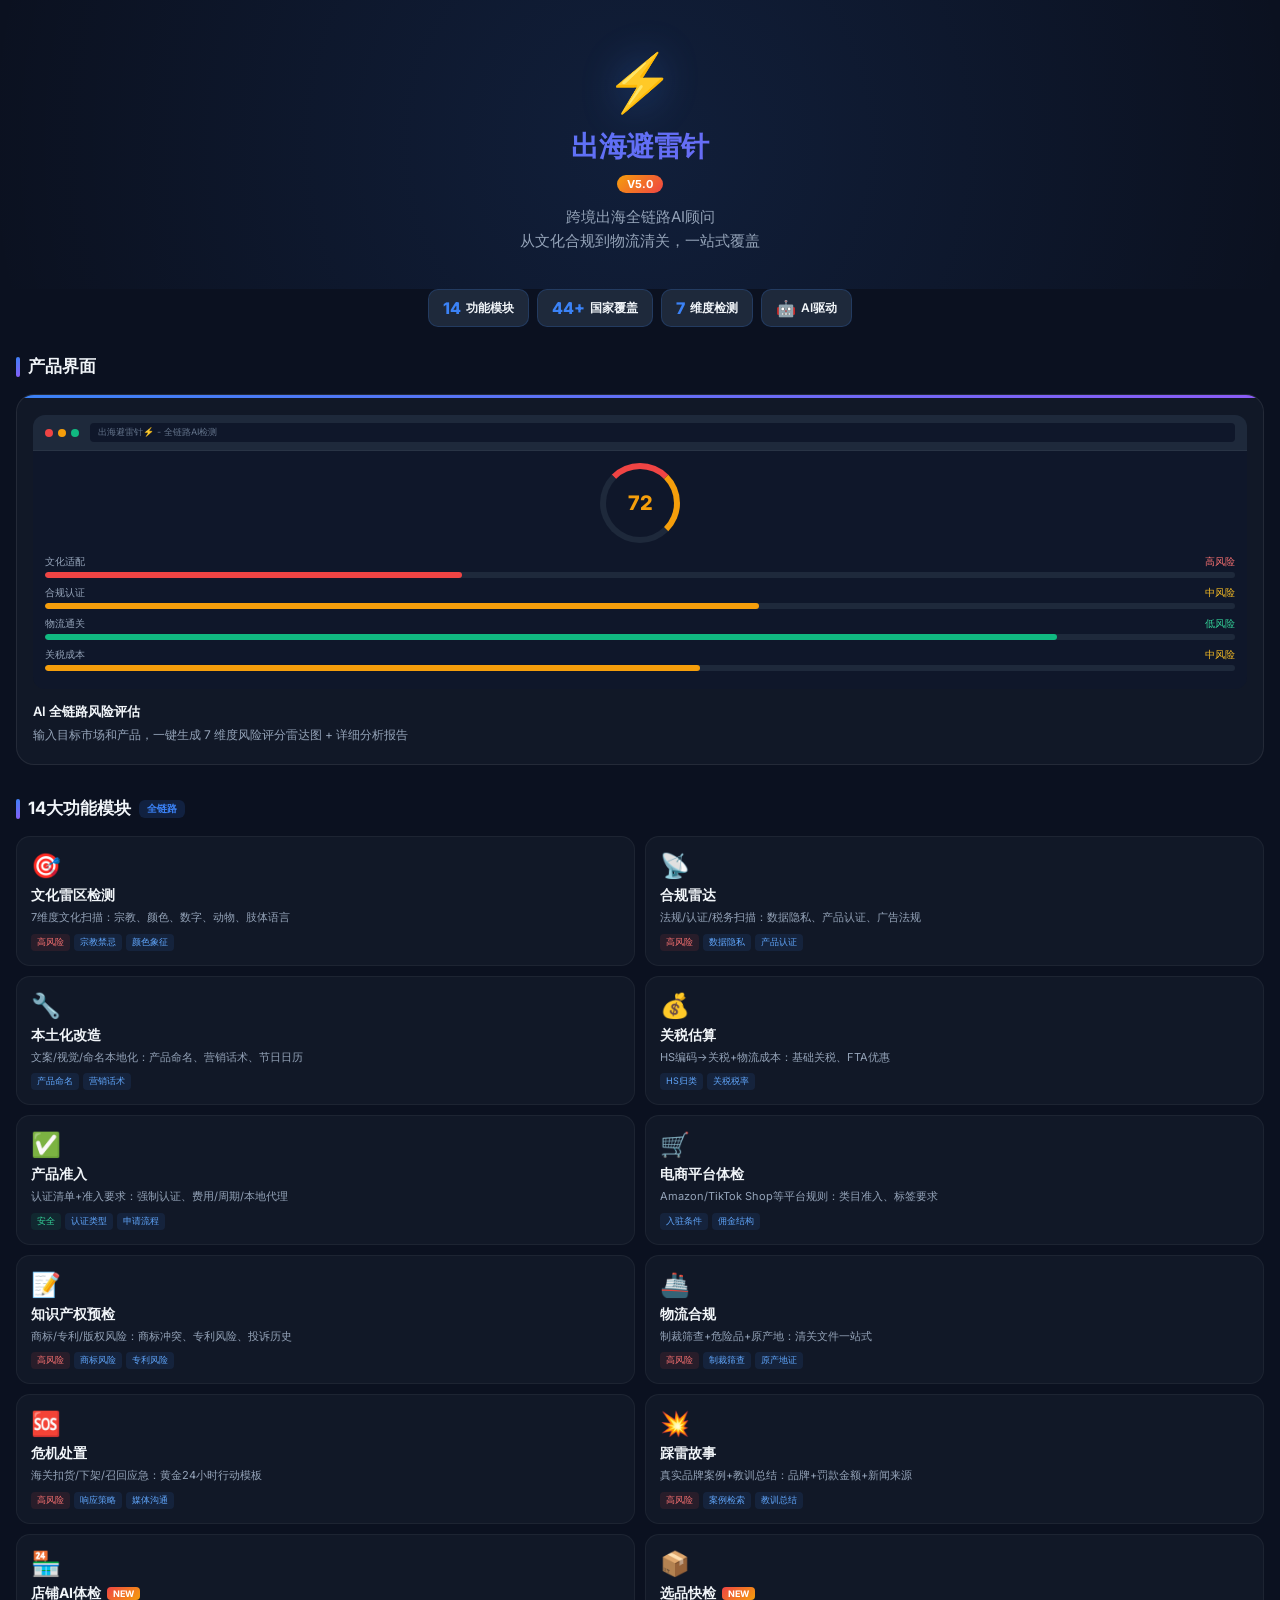
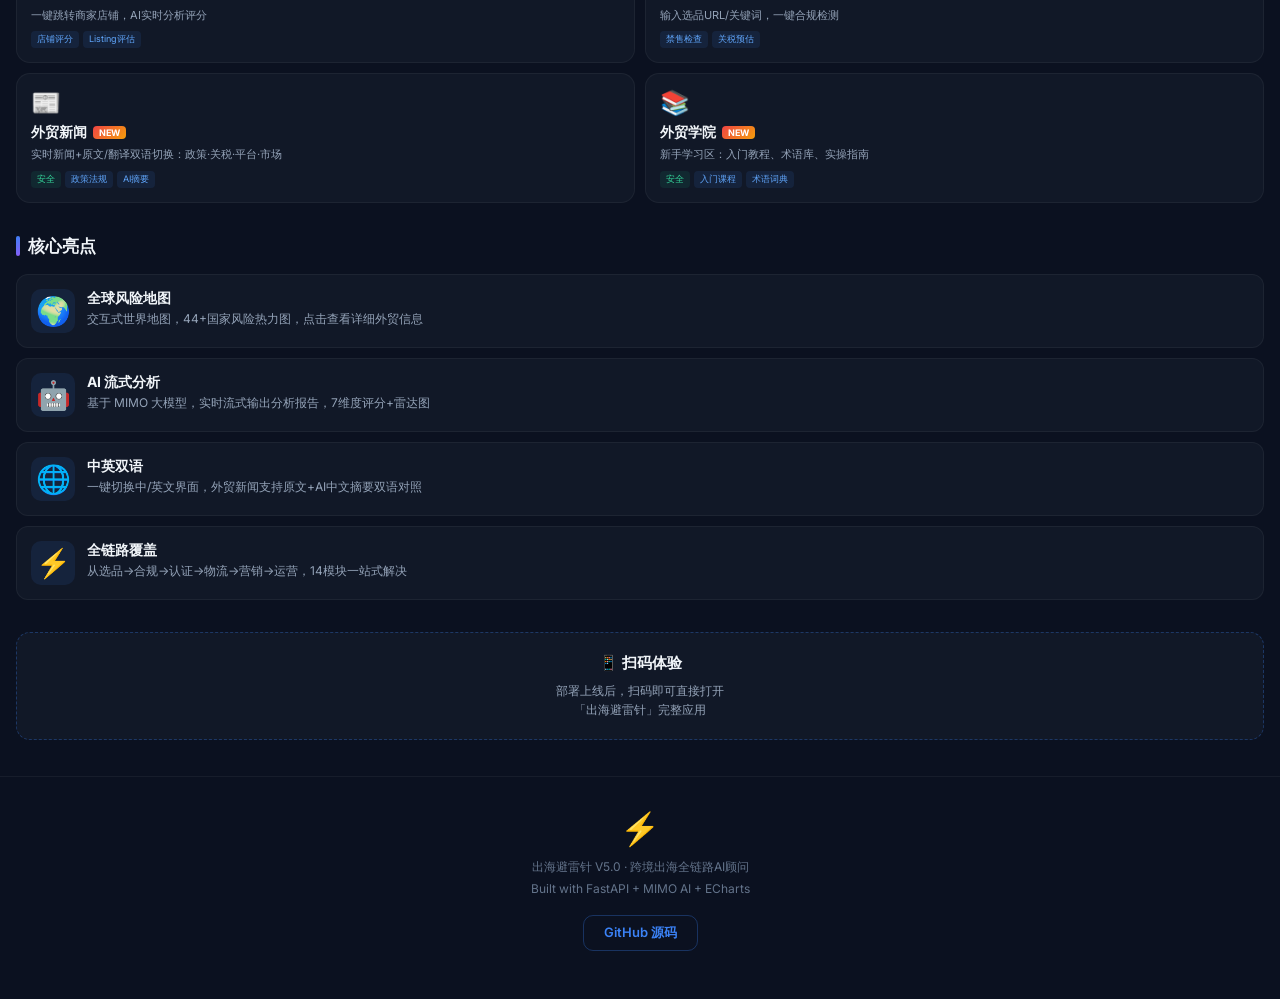
==== docs/index.html @ 574df09b "feat: add project introduction page for QR code deployment 精美项目介绍页（docs/index.html），包含： - 产品Logo、版本号" ====
<!DOCTYPE html>
<html lang="zh-CN">
<head>
    <meta charset="UTF-8">
    <meta name="viewport" content="width=device-width, initial-scale=1.0, maximum-scale=1.0, user-scalable=no">
    <title>出海避雷针⚡ - 跨境出海全链路AI顾问</title>
    <style>
        @import url('https://fonts.googleapis.com/css2?family=Inter:wght@400;500;600;700;800&display=swap');
        
        * { margin: 0; padding: 0; box-sizing: border-box; }
        
        :root {
            --primary: #3B82F6;
            --primary-dark: #1D4ED8;
            --accent: #F59E0B;
            --danger: #EF4444;
            --success: #10B981;
            --bg-dark: #0B1120;
            --bg-card: #111827;
            --bg-card2: #1E293B;
            --text: #F1F5F9;
            --text-dim: #94A3B8;
            --text-muted: #64748B;
            --gradient-1: linear-gradient(135deg, #3B82F6, #8B5CF6);
            --gradient-2: linear-gradient(135deg, #F59E0B, #EF4444);
            --gradient-3: linear-gradient(135deg, #10B981, #3B82F6);
        }
        
        body {
            font-family: 'Inter', -apple-system, BlinkMacSystemFont, 'PingFang SC', 'Microsoft YaHei', sans-serif;
            background: var(--bg-dark);
            color: var(--text);
            min-height: 100vh;
            overflow-x: hidden;
        }
        
        /* ===== Hero Section ===== */
        .hero {
            position: relative;
            padding: 48px 20px 36px;
            text-align: center;
            overflow: hidden;
        }
        .hero::before {
            content: '';
            position: absolute;
            top: -50%;
            left: -50%;
            width: 200%;
            height: 200%;
            background: radial-gradient(circle at 50% 50%, rgba(59,130,246,0.12) 0%, transparent 50%);
            animation: pulse 8s ease-in-out infinite;
        }
        @keyframes pulse {
            0%, 100% { transform: scale(1); opacity: 0.5; }
            50% { transform: scale(1.1); opacity: 1; }
        }
        .hero-content { position: relative; z-index: 1; }
        .hero-logo {
            font-size: 56px;
            display: block;
            margin-bottom: 12px;
            filter: drop-shadow(0 0 20px rgba(59,130,246,0.4));
        }
        .hero-title {
            font-size: 28px;
            font-weight: 800;
            background: var(--gradient-1);
            -webkit-background-clip: text;
            -webkit-text-fill-color: transparent;
            background-clip: text;
            margin-bottom: 6px;
            letter-spacing: -0.5px;
        }
        .hero-version {
            display: inline-block;
            background: var(--gradient-2);
            color: white;
            font-size: 11px;
            font-weight: 700;
            padding: 2px 10px;
            border-radius: 20px;
            margin-bottom: 12px;
        }
        .hero-subtitle {
            font-size: 15px;
            color: var(--text-dim);
            line-height: 1.6;
            max-width: 320px;
            margin: 0 auto;
        }
        
        /* ===== Stats Bar ===== */
        .stats-bar {
            display: flex;
            justify-content: center;
            gap: 8px;
            padding: 0 16px 28px;
            flex-wrap: wrap;
        }
        .stat-chip {
            background: var(--bg-card2);
            border: 1px solid rgba(59,130,246,0.2);
            border-radius: 10px;
            padding: 8px 14px;
            font-size: 12px;
            font-weight: 600;
            display: flex;
            align-items: center;
            gap: 5px;
        }
        .stat-chip .num {
            color: var(--primary);
            font-size: 16px;
            font-weight: 800;
        }
        
        /* ===== Section ===== */
        .section {
            padding: 0 16px 32px;
        }
        .section-header {
            display: flex;
            align-items: center;
            gap: 8px;
            margin-bottom: 16px;
        }
        .section-header .dot {
            width: 4px;
            height: 20px;
            border-radius: 2px;
            background: var(--gradient-1);
        }
        .section-header h2 {
            font-size: 17px;
            font-weight: 700;
        }
        .section-header .badge {
            font-size: 10px;
            background: rgba(59,130,246,0.15);
            color: var(--primary);
            padding: 2px 8px;
            border-radius: 6px;
            font-weight: 600;
        }
        
        /* ===== Module Cards ===== */
        .modules-grid {
            display: grid;
            grid-template-columns: 1fr 1fr;
            gap: 10px;
        }
        .module-card {
            background: var(--bg-card);
            border: 1px solid rgba(255,255,255,0.05);
            border-radius: 14px;
            padding: 14px;
            transition: transform 0.2s, border-color 0.2s;
        }
        .module-card:hover {
            transform: translateY(-2px);
            border-color: rgba(59,130,246,0.3);
        }
        .module-card.full-width {
            grid-column: 1 / -1;
        }
        .module-icon {
            font-size: 24px;
            margin-bottom: 6px;
            display: block;
        }
        .module-name {
            font-size: 14px;
            font-weight: 700;
            margin-bottom: 4px;
            display: flex;
            align-items: center;
            gap: 6px;
        }
        .module-name .new-tag {
            font-size: 9px;
            background: linear-gradient(135deg, #EF4444, #F59E0B);
            color: white;
            padding: 1px 6px;
            border-radius: 4px;
            font-weight: 700;
        }
        .module-desc {
            font-size: 11px;
            color: var(--text-dim);
            line-height: 1.5;
        }
        .module-tags {
            display: flex;
            flex-wrap: wrap;
            gap: 4px;
            margin-top: 8px;
        }
        .module-tags span {
            font-size: 9px;
            background: rgba(59,130,246,0.1);
            color: #60A5FA;
            padding: 2px 6px;
            border-radius: 4px;
        }
        .module-tags span.risk-high {
            background: rgba(239,68,68,0.1);
            color: #F87171;
        }
        .module-tags span.risk-safe {
            background: rgba(16,185,129,0.1);
            color: #34D399;
        }
        
        /* ===== UI Preview ===== */
        .ui-preview {
            background: var(--bg-card);
            border: 1px solid rgba(255,255,255,0.08);
            border-radius: 18px;
            padding: 20px 16px;
            position: relative;
            overflow: hidden;
        }
        .ui-preview::before {
            content: '';
            position: absolute;
            top: 0; left: 0; right: 0;
            height: 3px;
            background: var(--gradient-1);
        }
        .mock-browser {
            background: #0F172A;
            border-radius: 12px;
            overflow: hidden;
            margin-bottom: 14px;
        }
        .mock-browser-bar {
            display: flex;
            align-items: center;
            gap: 5px;
            padding: 8px 12px;
            background: #1E293B;
            border-bottom: 1px solid rgba(255,255,255,0.05);
        }
        .mock-dot {
            width: 8px; height: 8px; border-radius: 50%;
        }
        .mock-dot.r { background: #EF4444; }
        .mock-dot.y { background: #F59E0B; }
        .mock-dot.g { background: #10B981; }
        .mock-url {
            flex: 1;
            background: #0F172A;
            border-radius: 4px;
            padding: 3px 8px;
            font-size: 9px;
            color: var(--text-muted);
            margin-left: 6px;
        }
        .mock-content {
            padding: 12px;
        }
        .mock-score-ring {
            width: 80px; height: 80px;
            border-radius: 50%;
            border: 6px solid var(--bg-card2);
            border-top-color: #EF4444;
            border-right-color: #F59E0B;
            display: flex;
            align-items: center;
            justify-content: center;
            font-size: 20px;
            font-weight: 800;
            color: #F59E0B;
            margin: 0 auto 12px;
        }
        .mock-bar {
            height: 6px;
            border-radius: 3px;
            background: var(--bg-card2);
            margin-bottom: 6px;
            overflow: hidden;
        }
        .mock-bar-fill {
            height: 100%;
            border-radius: 3px;
        }
        .preview-label {
            font-size: 13px;
            font-weight: 600;
            color: var(--text);
            margin-bottom: 4px;
        }
        .preview-desc {
            font-size: 12px;
            color: var(--text-dim);
            line-height: 1.6;
        }
        
        /* ===== Features ===== */
        .feature-list {
            display: flex;
            flex-direction: column;
            gap: 10px;
        }
        .feature-item {
            display: flex;
            align-items: flex-start;
            gap: 12px;
            background: var(--bg-card);
            border: 1px solid rgba(255,255,255,0.05);
            border-radius: 12px;
            padding: 14px;
        }
        .feature-icon {
            font-size: 28px;
            flex-shrink: 0;
            width: 44px;
            height: 44px;
            display: flex;
            align-items: center;
            justify-content: center;
            background: rgba(59,130,246,0.1);
            border-radius: 10px;
        }
        .feature-text h4 {
            font-size: 14px;
            font-weight: 700;
            margin-bottom: 2px;
        }
        .feature-text p {
            font-size: 12px;
            color: var(--text-dim);
            line-height: 1.5;
        }
        
        /* ===== Footer ===== */
        .footer {
            text-align: center;
            padding: 32px 16px 48px;
            border-top: 1px solid rgba(255,255,255,0.05);
        }
        .footer-logo {
            font-size: 32px;
            margin-bottom: 8px;
        }
        .footer-text {
            font-size: 12px;
            color: var(--text-muted);
            line-height: 1.8;
        }
        .footer-links {
            display: flex;
            justify-content: center;
            gap: 16px;
            margin-top: 16px;
        }
        .footer-links a {
            color: var(--primary);
            text-decoration: none;
            font-size: 13px;
            font-weight: 600;
            padding: 8px 20px;
            border: 1px solid rgba(59,130,246,0.3);
            border-radius: 10px;
            transition: all 0.2s;
        }
        .footer-links a:hover {
            background: var(--primary);
            color: white;
        }
        
        /* ===== QR Section ===== */
        .qr-section {
            padding: 0 16px 36px;
        }
        .qr-reminder {
            background: var(--bg-card);
            border: 1px dashed rgba(59,130,246,0.3);
            border-radius: 14px;
            padding: 20px;
            text-align: center;
        }
        .qr-reminder h3 {
            font-size: 15px;
            font-weight: 700;
            margin-bottom: 8px;
        }
        .qr-reminder p {
            font-size: 12px;
            color: var(--text-dim);
            line-height: 1.6;
        }
    </style>
</head>
<body>

<!-- ===== Hero ===== -->
<div class="hero">
    <div class="hero-content">
        <span class="hero-logo">⚡</span>
        <h1 class="hero-title">出海避雷针</h1>
        <span class="hero-version">V5.0</span>
        <p class="hero-subtitle">跨境出海全链路AI顾问<br>从文化合规到物流清关，一站式覆盖</p>
    </div>
</div>

<!-- ===== Stats ===== -->
<div class="stats-bar">
    <div class="stat-chip"><span class="num">14</span>功能模块</div>
    <div class="stat-chip"><span class="num">44+</span>国家覆盖</div>
    <div class="stat-chip"><span class="num">7</span>维度检测</div>
    <div class="stat-chip"><span class="num">🤖</span>AI驱动</div>
</div>

<!-- ===== UI Preview ===== -->
<div class="section">
    <div class="section-header">
        <span class="dot"></span>
        <h2>产品界面</h2>
    </div>
    <div class="ui-preview">
        <div class="mock-browser">
            <div class="mock-browser-bar">
                <span class="mock-dot r"></span>
                <span class="mock-dot y"></span>
                <span class="mock-dot g"></span>
                <span class="mock-url">出海避雷针⚡ - 全链路AI检测</span>
            </div>
            <div class="mock-content">
                <div class="mock-score-ring">72</div>
                <div style="margin-bottom: 8px;">
                    <div style="display:flex;justify-content:space-between;font-size:10px;color:var(--text-dim);margin-bottom:3px;">
                        <span>文化适配</span><span style="color:#F87171;">高风险</span>
                    </div>
                    <div class="mock-bar"><div class="mock-bar-fill" style="width:35%;background:#EF4444;"></div></div>
                </div>
                <div style="margin-bottom: 8px;">
                    <div style="display:flex;justify-content:space-between;font-size:10px;color:var(--text-dim);margin-bottom:3px;">
                        <span>合规认证</span><span style="color:#FBBF24;">中风险</span>
                    </div>
                    <div class="mock-bar"><div class="mock-bar-fill" style="width:60%;background:#F59E0B;"></div></div>
                </div>
                <div style="margin-bottom: 8px;">
                    <div style="display:flex;justify-content:space-between;font-size:10px;color:var(--text-dim);margin-bottom:3px;">
                        <span>物流通关</span><span style="color:#34D399;">低风险</span>
                    </div>
                    <div class="mock-bar"><div class="mock-bar-fill" style="width:85%;background:#10B981;"></div></div>
                </div>
                <div>
                    <div style="display:flex;justify-content:space-between;font-size:10px;color:var(--text-dim);margin-bottom:3px;">
                        <span>关税成本</span><span style="color:#FBBF24;">中风险</span>
                    </div>
                    <div class="mock-bar"><div class="mock-bar-fill" style="width:55%;background:#F59E0B;"></div></div>
                </div>
            </div>
        </div>
        <p class="preview-label">AI 全链路风险评估</p>
        <p class="preview-desc">输入目标市场和产品，一键生成 7 维度风险评分雷达图 + 详细分析报告</p>
    </div>
</div>

<!-- ===== 14 Modules ===== -->
<div class="section">
    <div class="section-header">
        <span class="dot"></span>
        <h2>14大功能模块</h2>
        <span class="badge">全链路</span>
    </div>
    <div class="modules-grid">
        <div class="module-card">
            <span class="module-icon">🎯</span>
            <div class="module-name">文化雷区检测</div>
            <div class="module-desc">7维度文化扫描：宗教、颜色、数字、动物、肢体语言</div>
            <div class="module-tags">
                <span class="risk-high">高风险</span>
                <span>宗教禁忌</span><span>颜色象征</span>
            </div>
        </div>
        <div class="module-card">
            <span class="module-icon">📡</span>
            <div class="module-name">合规雷达</div>
            <div class="module-desc">法规/认证/税务扫描：数据隐私、产品认证、广告法规</div>
            <div class="module-tags">
                <span class="risk-high">高风险</span>
                <span>数据隐私</span><span>产品认证</span>
            </div>
        </div>
        <div class="module-card">
            <span class="module-icon">🔧</span>
            <div class="module-name">本土化改造</div>
            <div class="module-desc">文案/视觉/命名本地化：产品命名、营销话术、节日日历</div>
            <div class="module-tags">
                <span>产品命名</span><span>营销话术</span>
            </div>
        </div>
        <div class="module-card">
            <span class="module-icon">💰</span>
            <div class="module-name">关税估算</div>
            <div class="module-desc">HS编码→关税+物流成本：基础关税、FTA优惠</div>
            <div class="module-tags">
                <span>HS归类</span><span>关税税率</span>
            </div>
        </div>
        <div class="module-card">
            <span class="module-icon">✅</span>
            <div class="module-name">产品准入</div>
            <div class="module-desc">认证清单+准入要求：强制认证、费用/周期/本地代理</div>
            <div class="module-tags">
                <span class="risk-safe">安全</span>
                <span>认证类型</span><span>申请流程</span>
            </div>
        </div>
        <div class="module-card">
            <span class="module-icon">🛒</span>
            <div class="module-name">电商平台体检</div>
            <div class="module-desc">Amazon/TikTok Shop等平台规则：类目准入、标签要求</div>
            <div class="module-tags">
                <span>入驻条件</span><span>佣金结构</span>
            </div>
        </div>
        <div class="module-card">
            <span class="module-icon">📝</span>
            <div class="module-name">知识产权预检</div>
            <div class="module-desc">商标/专利/版权风险：商标冲突、专利风险、投诉历史</div>
            <div class="module-tags">
                <span class="risk-high">高风险</span>
                <span>商标风险</span><span>专利风险</span>
            </div>
        </div>
        <div class="module-card">
            <span class="module-icon">🚢</span>
            <div class="module-name">物流合规</div>
            <div class="module-desc">制裁筛查+危险品+原产地：清关文件一站式</div>
            <div class="module-tags">
                <span class="risk-high">高风险</span>
                <span>制裁筛查</span><span>原产地证</span>
            </div>
        </div>
        <div class="module-card">
            <span class="module-icon">🆘</span>
            <div class="module-name">危机处置</div>
            <div class="module-desc">海关扣货/下架/召回应急：黄金24小时行动模板</div>
            <div class="module-tags">
                <span class="risk-high">高风险</span>
                <span>响应策略</span><span>媒体沟通</span>
            </div>
        </div>
        <div class="module-card">
            <span class="module-icon">💥</span>
            <div class="module-name">踩雷故事</div>
            <div class="module-desc">真实品牌案例+教训总结：品牌+罚款金额+新闻来源</div>
            <div class="module-tags">
                <span class="risk-high">高风险</span>
                <span>案例检索</span><span>教训总结</span>
            </div>
        </div>
        <div class="module-card">
            <span class="module-icon">🏪</span>
            <div class="module-name">店铺AI体检 <span class="new-tag">NEW</span></div>
            <div class="module-desc">一键跳转商家店铺，AI实时分析评分</div>
            <div class="module-tags">
                <span>店铺评分</span><span>Listing评估</span>
            </div>
        </div>
        <div class="module-card">
            <span class="module-icon">📦</span>
            <div class="module-name">选品快检 <span class="new-tag">NEW</span></div>
            <div class="module-desc">输入选品URL/关键词，一键合规检测</div>
            <div class="module-tags">
                <span>禁售检查</span><span>关税预估</span>
            </div>
        </div>
        <div class="module-card">
            <span class="module-icon">📰</span>
            <div class="module-name">外贸新闻 <span class="new-tag">NEW</span></div>
            <div class="module-desc">实时新闻+原文/翻译双语切换：政策·关税·平台·市场</div>
            <div class="module-tags">
                <span class="risk-safe">安全</span>
                <span>政策法规</span><span>AI摘要</span>
            </div>
        </div>
        <div class="module-card">
            <span class="module-icon">📚</span>
            <div class="module-name">外贸学院 <span class="new-tag">NEW</span></div>
            <div class="module-desc">新手学习区：入门教程、术语库、实操指南</div>
            <div class="module-tags">
                <span class="risk-safe">安全</span>
                <span>入门课程</span><span>术语词典</span>
            </div>
        </div>
    </div>
</div>

<!-- ===== Highlights ===== -->
<div class="section">
    <div class="section-header">
        <span class="dot"></span>
        <h2>核心亮点</h2>
    </div>
    <div class="feature-list">
        <div class="feature-item">
            <div class="feature-icon">🌍</div>
            <div class="feature-text">
                <h4>全球风险地图</h4>
                <p>交互式世界地图，44+国家风险热力图，点击查看详细外贸信息</p>
            </div>
        </div>
        <div class="feature-item">
            <div class="feature-icon">🤖</div>
            <div class="feature-text">
                <h4>AI 流式分析</h4>
                <p>基于 MIMO 大模型，实时流式输出分析报告，7维度评分+雷达图</p>
            </div>
        </div>
        <div class="feature-item">
            <div class="feature-icon">🌐</div>
            <div class="feature-text">
                <h4>中英双语</h4>
                <p>一键切换中/英文界面，外贸新闻支持原文+AI中文摘要双语对照</p>
            </div>
        </div>
        <div class="feature-item">
            <div class="feature-icon">⚡</div>
            <div class="feature-text">
                <h4>全链路覆盖</h4>
                <p>从选品→合规→认证→物流→营销→运营，14模块一站式解决</p>
            </div>
        </div>
    </div>
</div>

<!-- ===== QR Section ===== -->
<div class="qr-section">
    <div class="qr-reminder">
        <h3>📱 扫码体验</h3>
        <p>部署上线后，扫码即可直接打开<br>「出海避雷针」完整应用</p>
    </div>
</div>

<!-- ===== Footer ===== -->
<div class="footer">
    <div class="footer-logo">⚡</div>
    <div class="footer-text">
        出海避雷针 V5.0 · 跨境出海全链路AI顾问<br>
        Built with FastAPI + MIMO AI + ECharts
    </div>
    <div class="footer-links">
        <a href="https://github.com/SiriusHong-cloud/chuhaibileizhen--waic" target="_blank">GitHub 源码</a>
    </div>
</div>

</body>
</html>
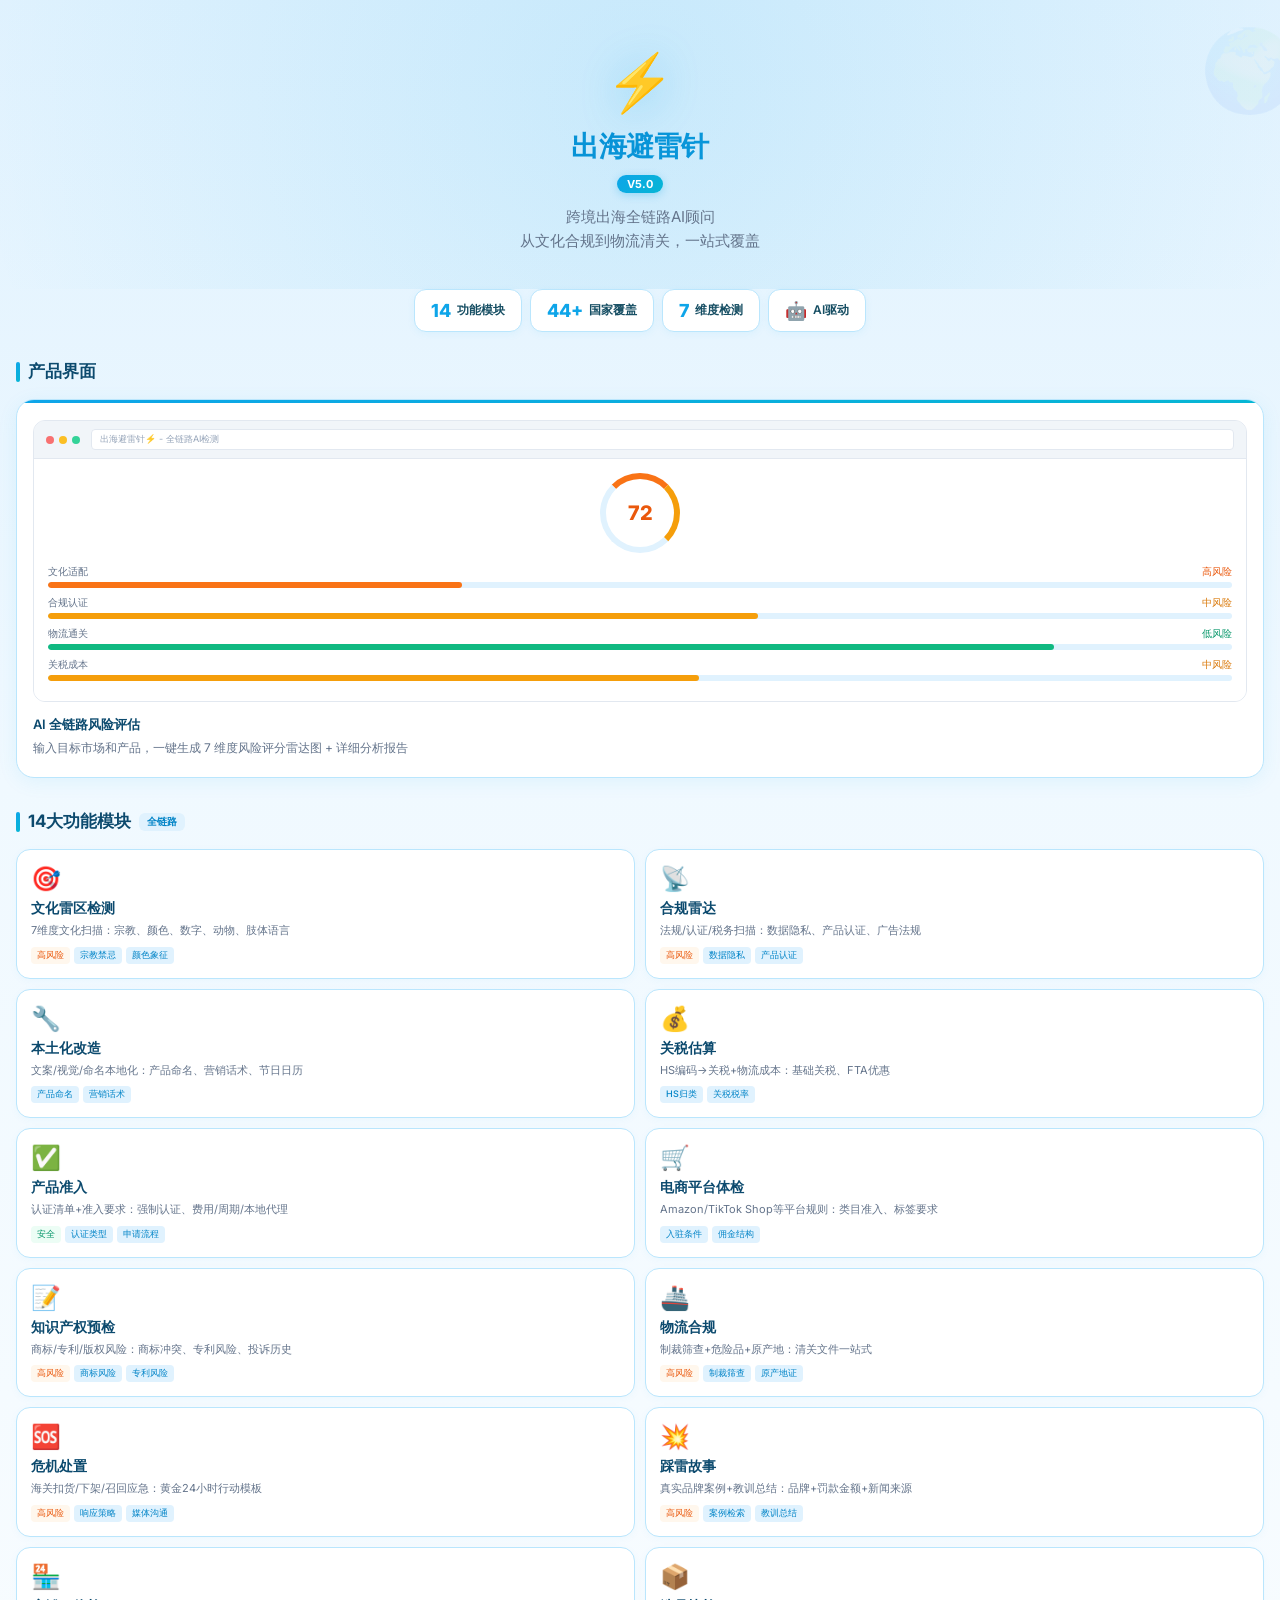
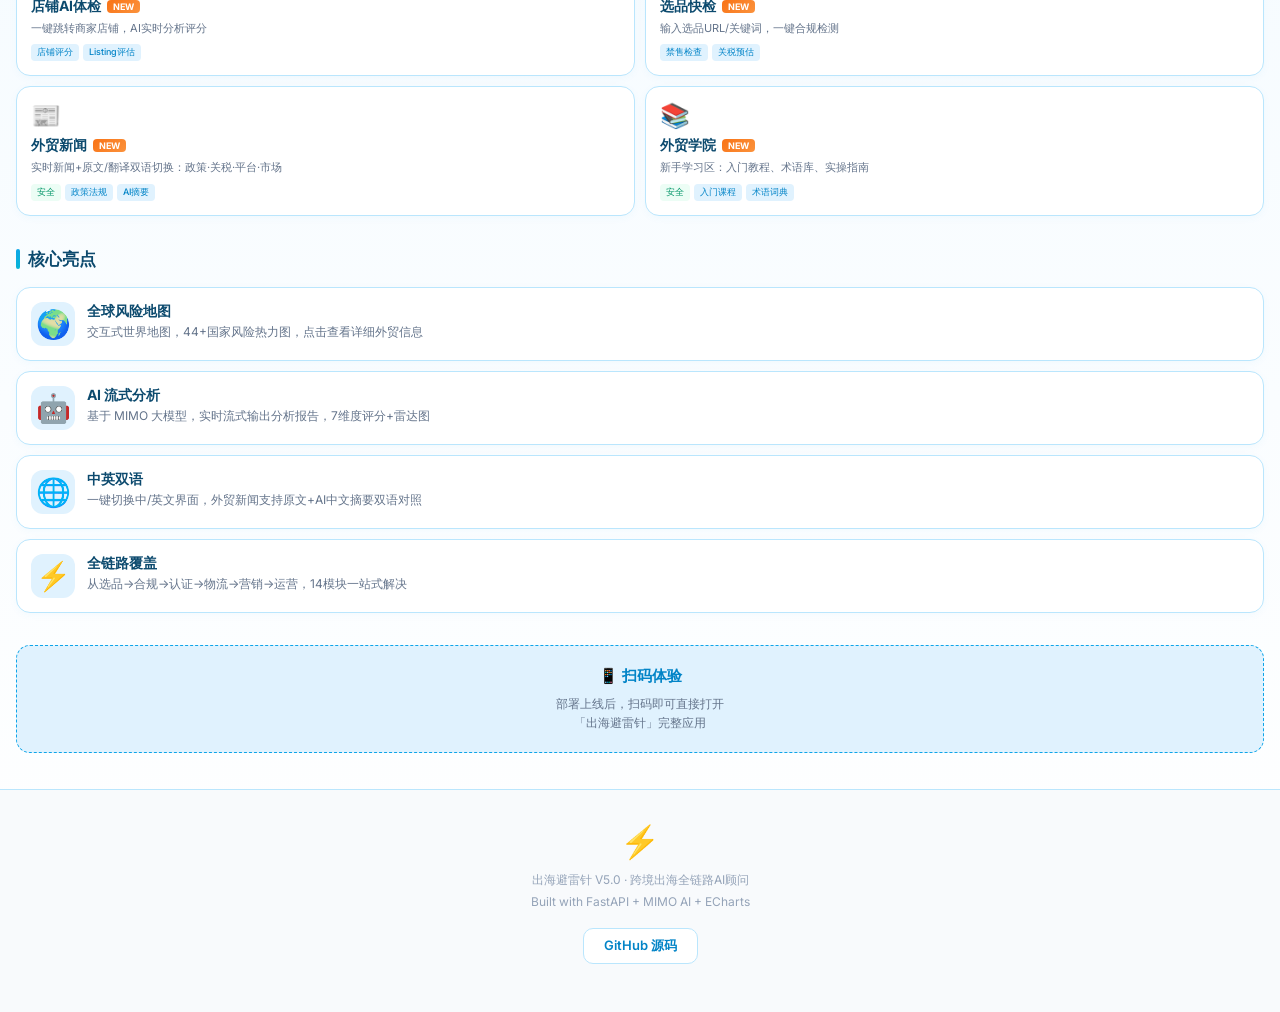
==== commit 4e1f516e: "style: change intro page theme to earth blue (light mode) 将项目介绍页从深色主题改为地球蓝浅色主题： - 背景：天蓝渐变 + 地球装饰 - 主" ====
--- a/docs/index.html
+++ b/docs/index.html
@@ -10,25 +10,31 @@
         * { margin: 0; padding: 0; box-sizing: border-box; }
         
         :root {
-            --primary: #3B82F6;
-            --primary-dark: #1D4ED8;
-            --accent: #F59E0B;
-            --danger: #EF4444;
+            --primary: #0EA5E9;
+            --primary-dark: #0284C7;
+            --accent: #06B6D4;
+            --danger: #F97316;
             --success: #10B981;
-            --bg-dark: #0B1120;
-            --bg-card: #111827;
-            --bg-card2: #1E293B;
-            --text: #F1F5F9;
-            --text-dim: #94A3B8;
-            --text-muted: #64748B;
-            --gradient-1: linear-gradient(135deg, #3B82F6, #8B5CF6);
-            --gradient-2: linear-gradient(135deg, #F59E0B, #EF4444);
-            --gradient-3: linear-gradient(135deg, #10B981, #3B82F6);
+            --warning: #F59E0B;
+            --bg-light: #F0F9FF;
+            --bg-white: #FFFFFF;
+            --bg-card: #FFFFFF;
+            --bg-soft: #E0F2FE;
+            --bg-mute: #F8FAFC;
+            --text: #0C4A6E;
+            --text-main: #164E63;
+            --text-dim: #64748B;
+            --text-muted: #94A3B8;
+            --border: #BAE6FD;
+            --gradient-1: linear-gradient(135deg, #0EA5E9, #06B6D4);
+            --gradient-2: linear-gradient(135deg, #38BDF8, #7DD3FC);
+            --gradient-3: linear-gradient(135deg, #0284C7, #0EA5E9);
+            --gradient-earth: linear-gradient(180deg, #E0F2FE 0%, #F0F9FF 30%, #FFFFFF 100%);
         }
         
         body {
             font-family: 'Inter', -apple-system, BlinkMacSystemFont, 'PingFang SC', 'Microsoft YaHei', sans-serif;
-            background: var(--bg-dark);
+            background: var(--gradient-earth);
             color: var(--text);
             min-height: 100vh;
             overflow-x: hidden;
@@ -44,28 +50,41 @@
         .hero::before {
             content: '';
             position: absolute;
-            top: -50%;
+            top: -30%;
             left: -50%;
             width: 200%;
             height: 200%;
-            background: radial-gradient(circle at 50% 50%, rgba(59,130,246,0.12) 0%, transparent 50%);
+            background: radial-gradient(circle at 50% 30%, rgba(14,165,233,0.12) 0%, transparent 50%);
             animation: pulse 8s ease-in-out infinite;
         }
+        .hero::after {
+            content: '🌍';
+            position: absolute;
+            top: 20px;
+            right: -20px;
+            font-size: 80px;
+            opacity: 0.06;
+            animation: float 6s ease-in-out infinite;
+        }
         @keyframes pulse {
-            0%, 100% { transform: scale(1); opacity: 0.5; }
+            0%, 100% { transform: scale(1); opacity: 0.8; }
             50% { transform: scale(1.1); opacity: 1; }
+        }
+        @keyframes float {
+            0%, 100% { transform: translateY(0) rotate(0deg); }
+            50% { transform: translateY(-10px) rotate(5deg); }
         }
         .hero-content { position: relative; z-index: 1; }
         .hero-logo {
             font-size: 56px;
             display: block;
             margin-bottom: 12px;
-            filter: drop-shadow(0 0 20px rgba(59,130,246,0.4));
+            filter: drop-shadow(0 4px 20px rgba(14,165,233,0.3));
         }
         .hero-title {
             font-size: 28px;
             font-weight: 800;
-            background: var(--gradient-1);
+            background: var(--gradient-3);
             -webkit-background-clip: text;
             -webkit-text-fill-color: transparent;
             background-clip: text;
@@ -74,13 +93,14 @@
         }
         .hero-version {
             display: inline-block;
-            background: var(--gradient-2);
+            background: var(--gradient-1);
             color: white;
             font-size: 11px;
             font-weight: 700;
             padding: 2px 10px;
             border-radius: 20px;
             margin-bottom: 12px;
+            box-shadow: 0 2px 8px rgba(14,165,233,0.3);
         }
         .hero-subtitle {
             font-size: 15px;
@@ -99,19 +119,21 @@
             flex-wrap: wrap;
         }
         .stat-chip {
-            background: var(--bg-card2);
-            border: 1px solid rgba(59,130,246,0.2);
-            border-radius: 10px;
-            padding: 8px 14px;
+            background: var(--bg-white);
+            border: 1px solid var(--border);
+            border-radius: 12px;
+            padding: 10px 16px;
             font-size: 12px;
             font-weight: 600;
             display: flex;
             align-items: center;
-            gap: 5px;
+            gap: 6px;
+            color: var(--text-main);
+            box-shadow: 0 2px 8px rgba(14,165,233,0.06);
         }
         .stat-chip .num {
             color: var(--primary);
-            font-size: 16px;
+            font-size: 18px;
             font-weight: 800;
         }
         
@@ -134,11 +156,12 @@
         .section-header h2 {
             font-size: 17px;
             font-weight: 700;
+            color: var(--text);
         }
         .section-header .badge {
             font-size: 10px;
-            background: rgba(59,130,246,0.15);
-            color: var(--primary);
+            background: var(--bg-soft);
+            color: var(--primary-dark);
             padding: 2px 8px;
             border-radius: 6px;
             font-weight: 600;
@@ -152,14 +175,15 @@
         }
         .module-card {
             background: var(--bg-card);
-            border: 1px solid rgba(255,255,255,0.05);
+            border: 1px solid var(--border);
             border-radius: 14px;
             padding: 14px;
-            transition: transform 0.2s, border-color 0.2s;
+            transition: transform 0.2s, box-shadow 0.2s;
+            box-shadow: 0 2px 8px rgba(14,165,233,0.04);
         }
         .module-card:hover {
             transform: translateY(-2px);
-            border-color: rgba(59,130,246,0.3);
+            box-shadow: 0 4px 16px rgba(14,165,233,0.12);
         }
         .module-card.full-width {
             grid-column: 1 / -1;
@@ -176,10 +200,11 @@
             display: flex;
             align-items: center;
             gap: 6px;
+            color: var(--text);
         }
         .module-name .new-tag {
             font-size: 9px;
-            background: linear-gradient(135deg, #EF4444, #F59E0B);
+            background: linear-gradient(135deg, #F97316, #FB923C);
             color: white;
             padding: 1px 6px;
             border-radius: 4px;
@@ -198,28 +223,30 @@
         }
         .module-tags span {
             font-size: 9px;
-            background: rgba(59,130,246,0.1);
-            color: #60A5FA;
+            background: var(--bg-soft);
+            color: var(--primary-dark);
             padding: 2px 6px;
             border-radius: 4px;
+            font-weight: 500;
         }
         .module-tags span.risk-high {
-            background: rgba(239,68,68,0.1);
-            color: #F87171;
+            background: #FFF7ED;
+            color: #EA580C;
         }
         .module-tags span.risk-safe {
-            background: rgba(16,185,129,0.1);
-            color: #34D399;
+            background: #ECFDF5;
+            color: #059669;
         }
         
         /* ===== UI Preview ===== */
         .ui-preview {
             background: var(--bg-card);
-            border: 1px solid rgba(255,255,255,0.08);
+            border: 1px solid var(--border);
             border-radius: 18px;
             padding: 20px 16px;
             position: relative;
             overflow: hidden;
+            box-shadow: 0 4px 20px rgba(14,165,233,0.08);
         }
         .ui-preview::before {
             content: '';
@@ -229,7 +256,8 @@
             background: var(--gradient-1);
         }
         .mock-browser {
-            background: #0F172A;
+            background: #F8FAFC;
+            border: 1px solid #E2E8F0;
             border-radius: 12px;
             overflow: hidden;
             margin-bottom: 14px;
@@ -239,45 +267,47 @@
             align-items: center;
             gap: 5px;
             padding: 8px 12px;
-            background: #1E293B;
-            border-bottom: 1px solid rgba(255,255,255,0.05);
+            background: #F1F5F9;
+            border-bottom: 1px solid #E2E8F0;
         }
         .mock-dot {
             width: 8px; height: 8px; border-radius: 50%;
         }
-        .mock-dot.r { background: #EF4444; }
-        .mock-dot.y { background: #F59E0B; }
-        .mock-dot.g { background: #10B981; }
+        .mock-dot.r { background: #F87171; }
+        .mock-dot.y { background: #FBBF24; }
+        .mock-dot.g { background: #34D399; }
         .mock-url {
             flex: 1;
-            background: #0F172A;
+            background: #FFFFFF;
             border-radius: 4px;
             padding: 3px 8px;
             font-size: 9px;
             color: var(--text-muted);
             margin-left: 6px;
+            border: 1px solid #E2E8F0;
         }
         .mock-content {
-            padding: 12px;
+            padding: 14px;
+            background: #FFFFFF;
         }
         .mock-score-ring {
             width: 80px; height: 80px;
             border-radius: 50%;
-            border: 6px solid var(--bg-card2);
-            border-top-color: #EF4444;
+            border: 6px solid #E0F2FE;
+            border-top-color: #F97316;
             border-right-color: #F59E0B;
             display: flex;
             align-items: center;
             justify-content: center;
             font-size: 20px;
             font-weight: 800;
-            color: #F59E0B;
+            color: #EA580C;
             margin: 0 auto 12px;
         }
         .mock-bar {
             height: 6px;
             border-radius: 3px;
-            background: var(--bg-card2);
+            background: #E0F2FE;
             margin-bottom: 6px;
             overflow: hidden;
         }
@@ -308,9 +338,10 @@
             align-items: flex-start;
             gap: 12px;
             background: var(--bg-card);
-            border: 1px solid rgba(255,255,255,0.05);
-            border-radius: 12px;
+            border: 1px solid var(--border);
+            border-radius: 14px;
             padding: 14px;
+            box-shadow: 0 2px 8px rgba(14,165,233,0.04);
         }
         .feature-icon {
             font-size: 28px;
@@ -320,13 +351,14 @@
             display: flex;
             align-items: center;
             justify-content: center;
-            background: rgba(59,130,246,0.1);
-            border-radius: 10px;
+            background: var(--bg-soft);
+            border-radius: 12px;
         }
         .feature-text h4 {
             font-size: 14px;
             font-weight: 700;
             margin-bottom: 2px;
+            color: var(--text);
         }
         .feature-text p {
             font-size: 12px;
@@ -338,7 +370,8 @@
         .footer {
             text-align: center;
             padding: 32px 16px 48px;
-            border-top: 1px solid rgba(255,255,255,0.05);
+            border-top: 1px solid var(--border);
+            background: var(--bg-mute);
         }
         .footer-logo {
             font-size: 32px;
@@ -356,18 +389,20 @@
             margin-top: 16px;
         }
         .footer-links a {
-            color: var(--primary);
+            color: var(--primary-dark);
             text-decoration: none;
             font-size: 13px;
             font-weight: 600;
             padding: 8px 20px;
-            border: 1px solid rgba(59,130,246,0.3);
+            border: 1px solid var(--border);
             border-radius: 10px;
             transition: all 0.2s;
+            background: var(--bg-white);
         }
         .footer-links a:hover {
             background: var(--primary);
             color: white;
+            border-color: var(--primary);
         }
         
         /* ===== QR Section ===== */
@@ -375,8 +410,8 @@
             padding: 0 16px 36px;
         }
         .qr-reminder {
-            background: var(--bg-card);
-            border: 1px dashed rgba(59,130,246,0.3);
+            background: var(--bg-soft);
+            border: 1px dashed var(--primary);
             border-radius: 14px;
             padding: 20px;
             text-align: center;
@@ -385,6 +420,7 @@
             font-size: 15px;
             font-weight: 700;
             margin-bottom: 8px;
+            color: var(--primary-dark);
         }
         .qr-reminder p {
             font-size: 12px;
@@ -431,25 +467,25 @@
                 <div class="mock-score-ring">72</div>
                 <div style="margin-bottom: 8px;">
                     <div style="display:flex;justify-content:space-between;font-size:10px;color:var(--text-dim);margin-bottom:3px;">
-                        <span>文化适配</span><span style="color:#F87171;">高风险</span>
+                        <span>文化适配</span><span style="color:#EA580C;">高风险</span>
                     </div>
-                    <div class="mock-bar"><div class="mock-bar-fill" style="width:35%;background:#EF4444;"></div></div>
+                    <div class="mock-bar"><div class="mock-bar-fill" style="width:35%;background:#F97316;"></div></div>
                 </div>
                 <div style="margin-bottom: 8px;">
                     <div style="display:flex;justify-content:space-between;font-size:10px;color:var(--text-dim);margin-bottom:3px;">
-                        <span>合规认证</span><span style="color:#FBBF24;">中风险</span>
+                        <span>合规认证</span><span style="color:#D97706;">中风险</span>
                     </div>
                     <div class="mock-bar"><div class="mock-bar-fill" style="width:60%;background:#F59E0B;"></div></div>
                 </div>
                 <div style="margin-bottom: 8px;">
                     <div style="display:flex;justify-content:space-between;font-size:10px;color:var(--text-dim);margin-bottom:3px;">
-                        <span>物流通关</span><span style="color:#34D399;">低风险</span>
+                        <span>物流通关</span><span style="color:#059669;">低风险</span>
                     </div>
                     <div class="mock-bar"><div class="mock-bar-fill" style="width:85%;background:#10B981;"></div></div>
                 </div>
                 <div>
                     <div style="display:flex;justify-content:space-between;font-size:10px;color:var(--text-dim);margin-bottom:3px;">
-                        <span>关税成本</span><span style="color:#FBBF24;">中风险</span>
+                        <span>关税成本</span><span style="color:#D97706;">中风险</span>
                     </div>
                     <div class="mock-bar"><div class="mock-bar-fill" style="width:55%;background:#F59E0B;"></div></div>
                 </div>
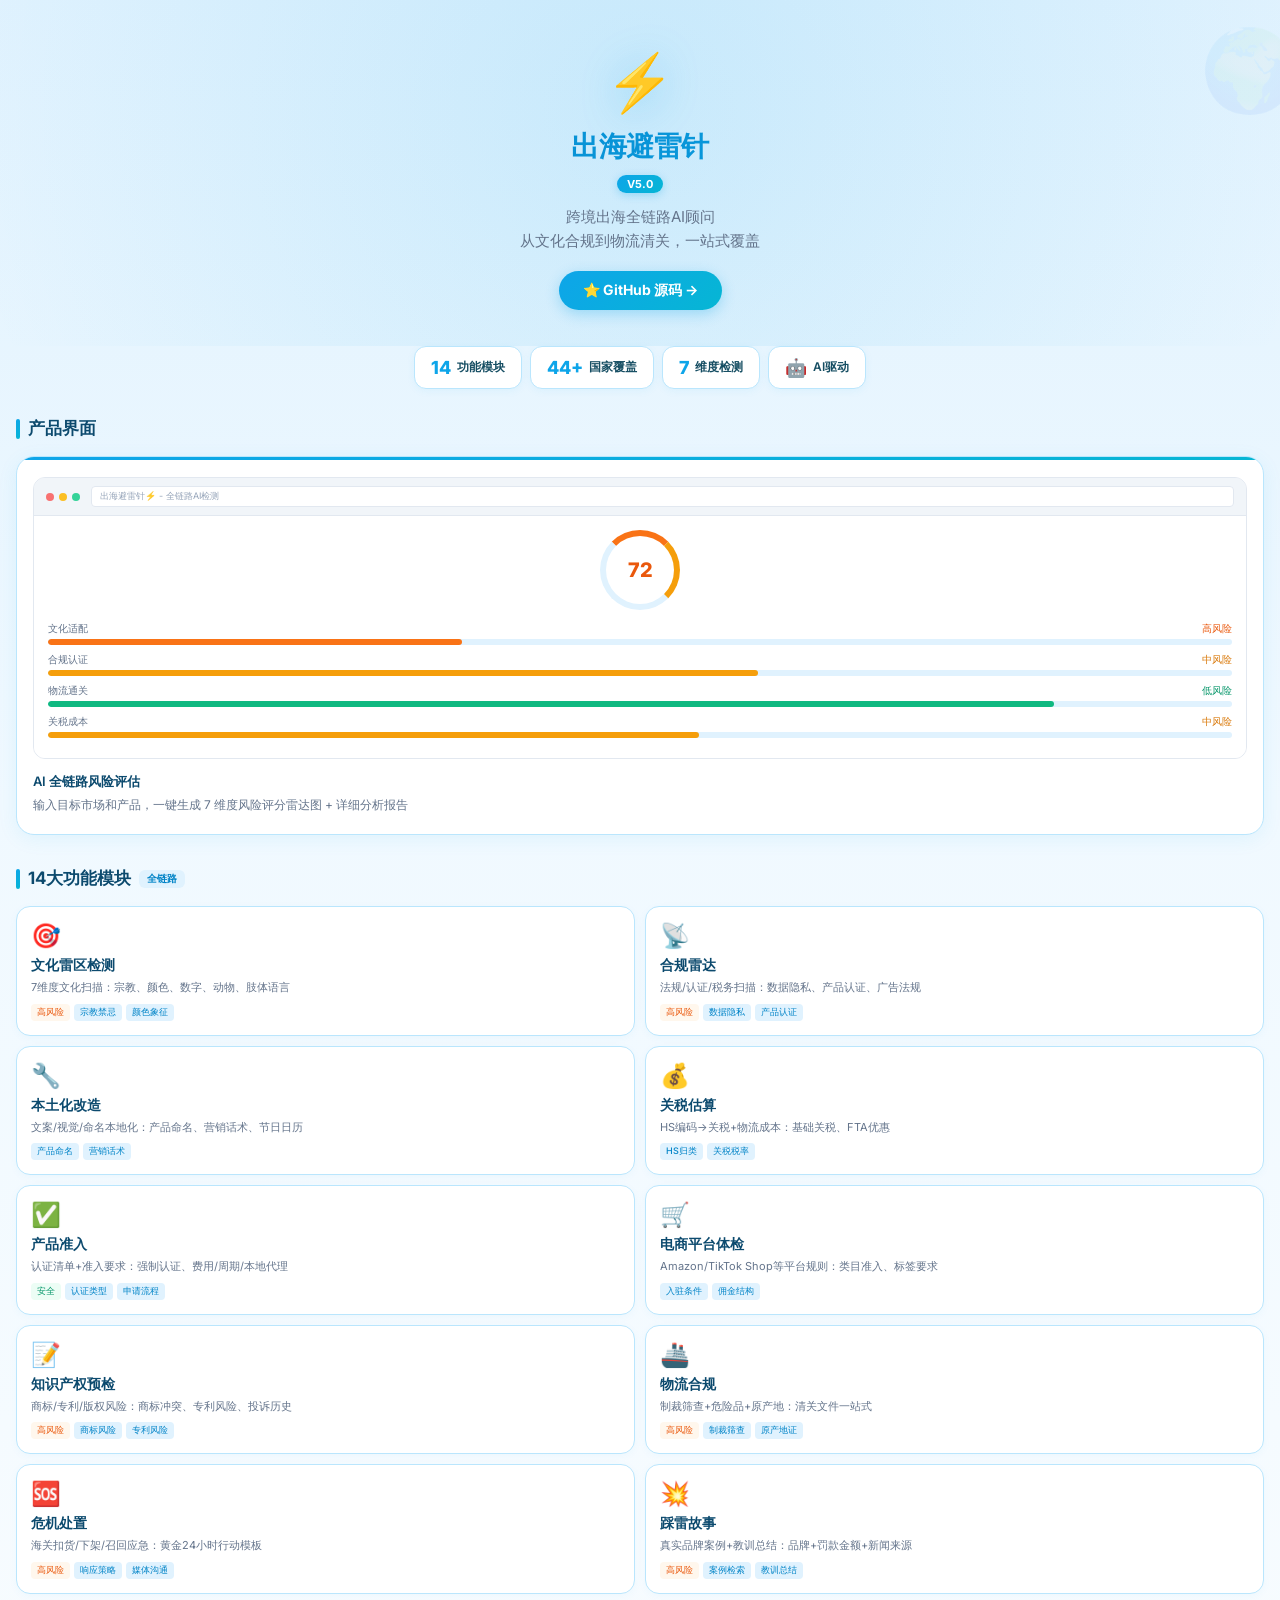
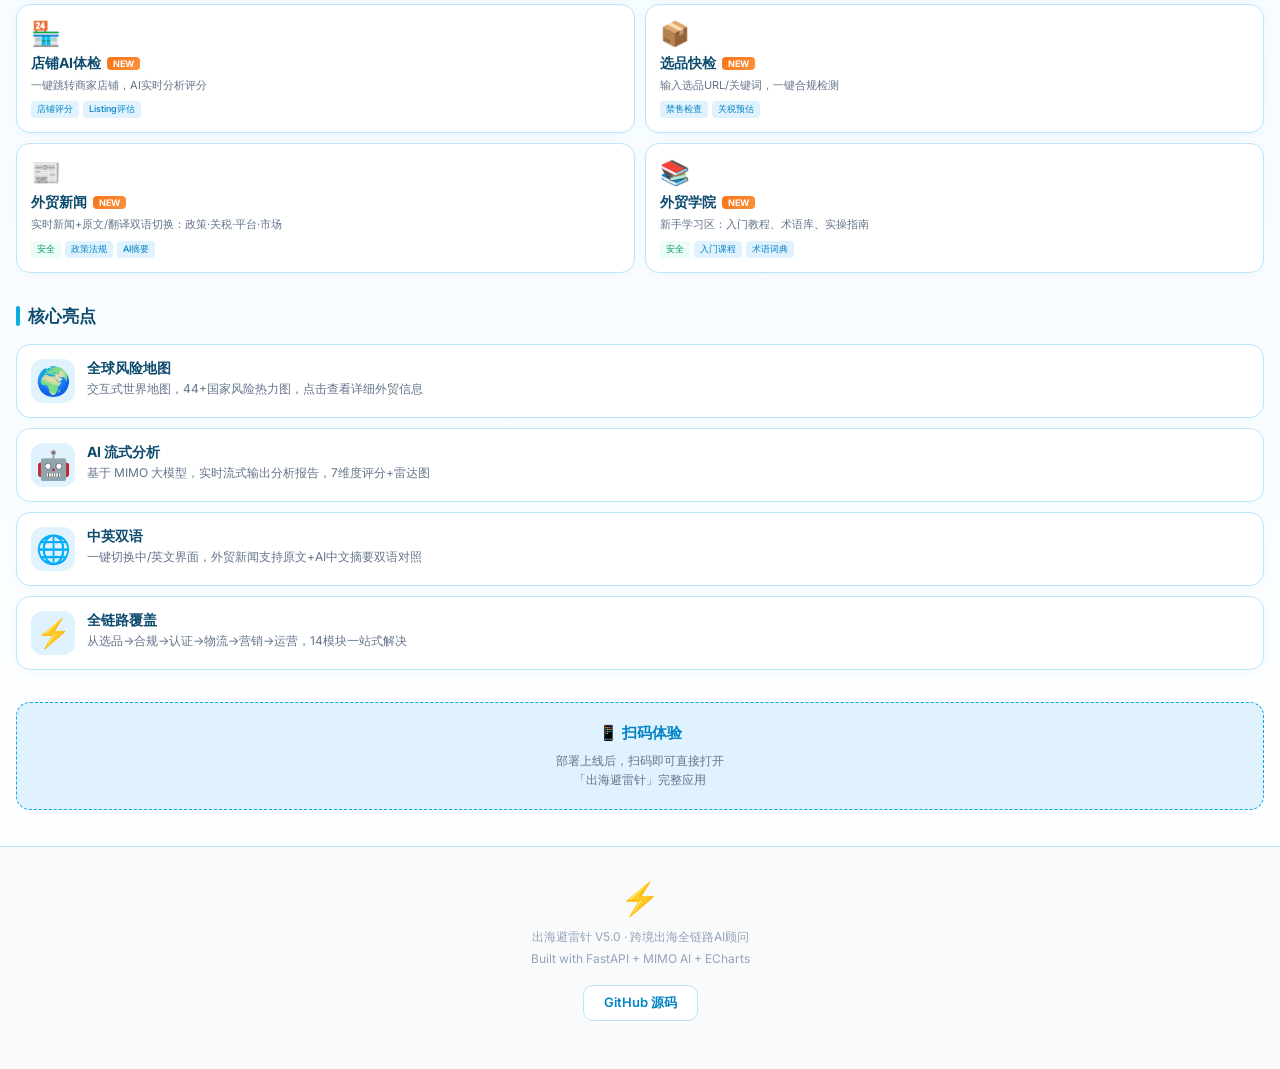
==== commit 89efcc65: "feat: merge GitHub repo + intro page into one QR code 将 GitHub 仓库二维码和项目介绍页二维码合并成一个「项目主页」二维码： - 在介绍页 " ====
--- a/docs/index.html
+++ b/docs/index.html
@@ -109,6 +109,23 @@
             max-width: 320px;
             margin: 0 auto;
         }
+        .hero-gh-btn {
+            display: inline-block;
+            margin-top: 18px;
+            padding: 10px 24px;
+            background: var(--gradient-1);
+            color: white;
+            font-size: 14px;
+            font-weight: 700;
+            text-decoration: none;
+            border-radius: 24px;
+            box-shadow: 0 4px 14px rgba(14,165,233,0.3);
+            transition: transform 0.2s, box-shadow 0.2s;
+        }
+        .hero-gh-btn:hover {
+            transform: translateY(-2px);
+            box-shadow: 0 6px 20px rgba(14,165,233,0.4);
+        }
         
         /* ===== Stats Bar ===== */
         .stats-bar {
@@ -438,6 +455,9 @@
         <h1 class="hero-title">出海避雷针</h1>
         <span class="hero-version">V5.0</span>
         <p class="hero-subtitle">跨境出海全链路AI顾问<br>从文化合规到物流清关，一站式覆盖</p>
+        <a class="hero-gh-btn" href="https://github.com/SiriusHong-cloud/chuhaibileizhen--waic" target="_top">
+            ⭐ GitHub 源码 →
+        </a>
     </div>
 </div>
 
@@ -682,7 +702,7 @@
         Built with FastAPI + MIMO AI + ECharts
     </div>
     <div class="footer-links">
-        <a href="https://github.com/SiriusHong-cloud/chuhaibileizhen--waic" target="_blank">GitHub 源码</a>
+        <a href="https://github.com/SiriusHong-cloud/chuhaibileizhen--waic" target="_top">GitHub 源码</a>
     </div>
 </div>
 
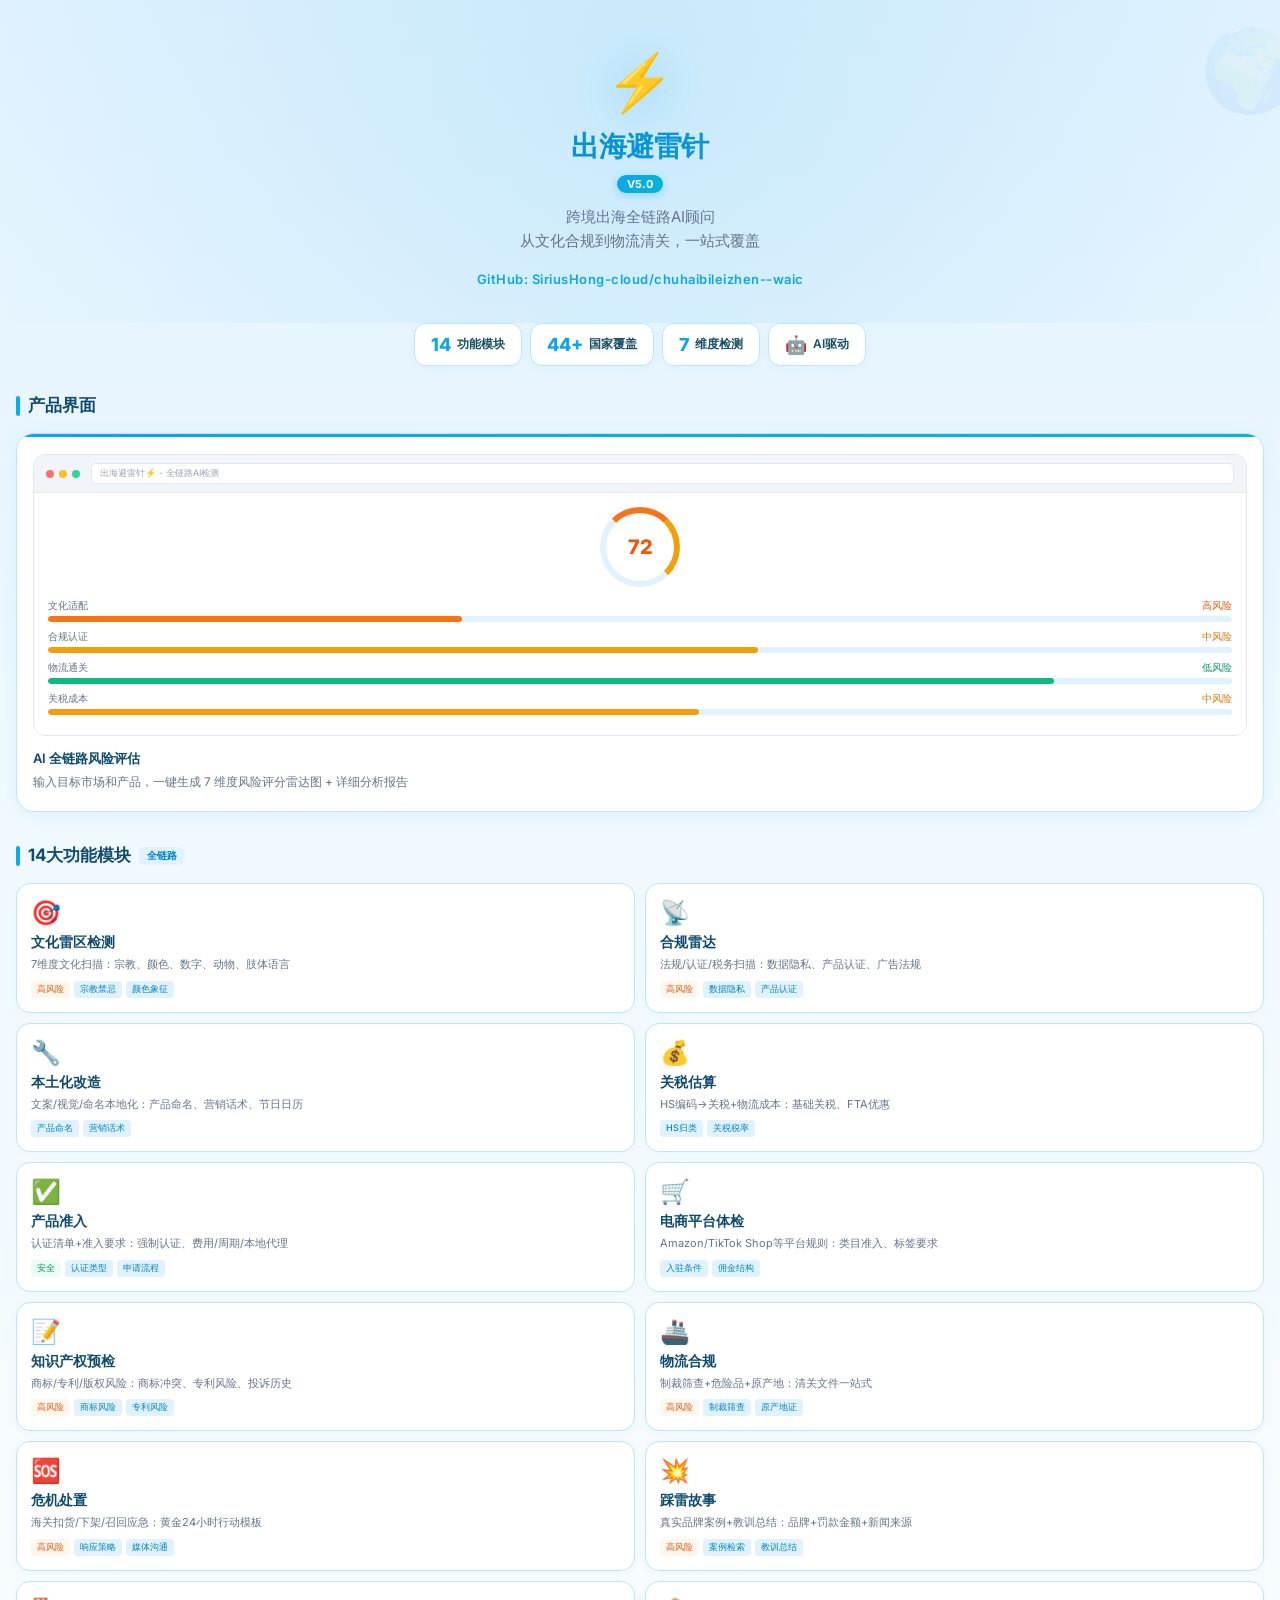
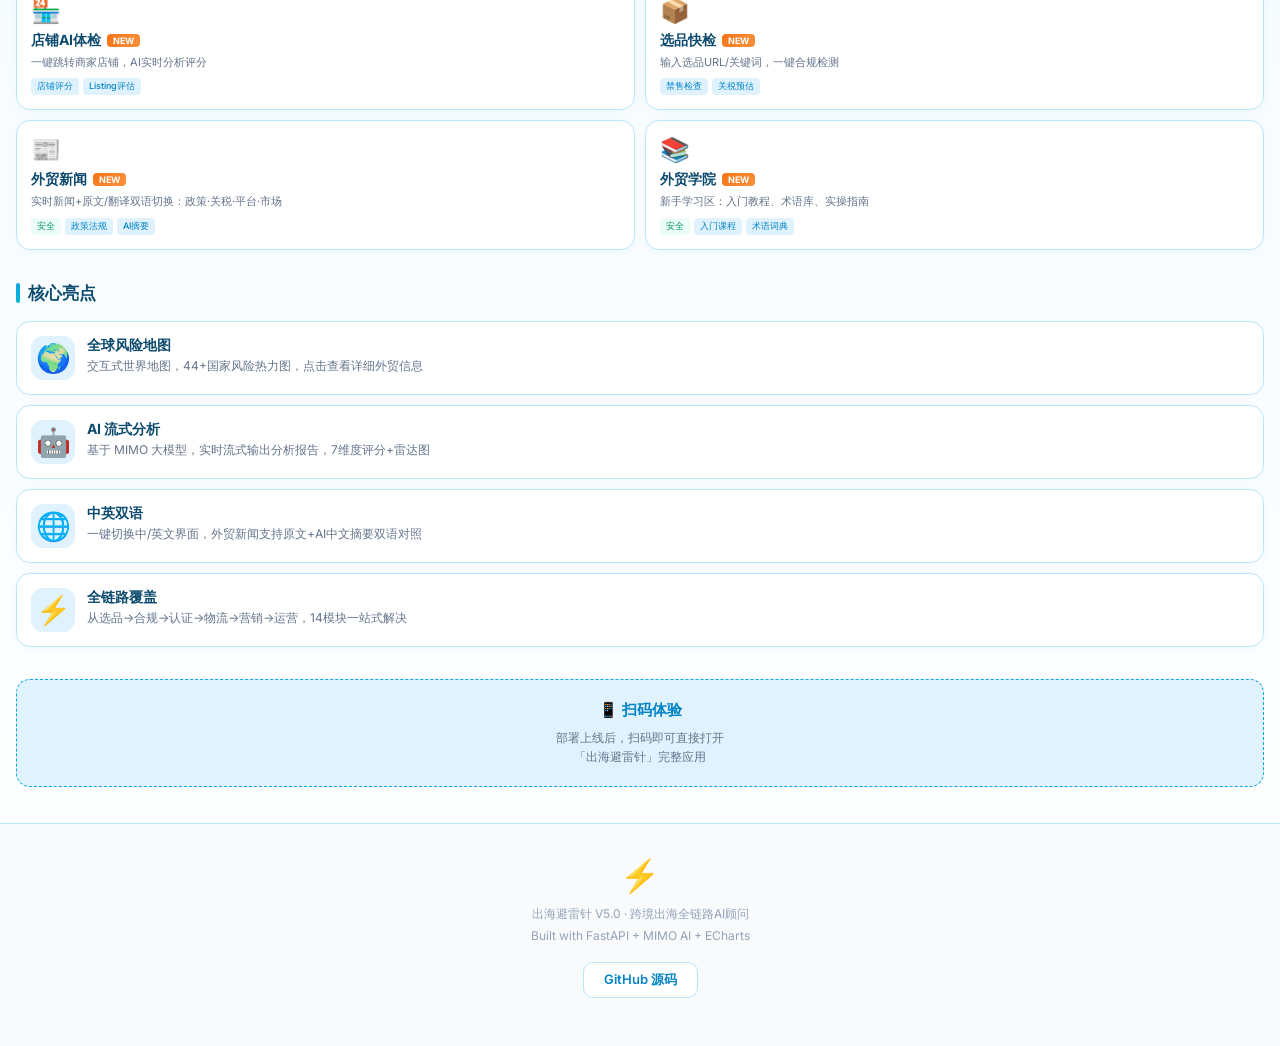
==== commit 09a52acb: "feat: Optimize Cross-border E-commerce AI Assistant Co-authored-by: traeagent <traeagent@users.norep" ====
--- a/docs/index.html
+++ b/docs/index.html
@@ -109,22 +109,12 @@
             max-width: 320px;
             margin: 0 auto;
         }
-        .hero-gh-btn {
-            display: inline-block;
+        .hero-gh-text {
             margin-top: 18px;
-            padding: 10px 24px;
-            background: var(--gradient-1);
-            color: white;
-            font-size: 14px;
-            font-weight: 700;
-            text-decoration: none;
-            border-radius: 24px;
-            box-shadow: 0 4px 14px rgba(14,165,233,0.3);
-            transition: transform 0.2s, box-shadow 0.2s;
-        }
-        .hero-gh-btn:hover {
-            transform: translateY(-2px);
-            box-shadow: 0 6px 20px rgba(14,165,233,0.4);
+            font-size: 13px;
+            color: var(--primary);
+            font-weight: 600;
+            letter-spacing: 0.5px;
         }
         
         /* ===== Stats Bar ===== */
@@ -455,9 +445,7 @@
         <h1 class="hero-title">出海避雷针</h1>
         <span class="hero-version">V5.0</span>
         <p class="hero-subtitle">跨境出海全链路AI顾问<br>从文化合规到物流清关，一站式覆盖</p>
-        <a class="hero-gh-btn" href="https://github.com/SiriusHong-cloud/chuhaibileizhen--waic" target="_top">
-            ⭐ GitHub 源码 →
-        </a>
+        <p class="hero-gh-text">GitHub: SiriusHong-cloud/chuhaibileizhen--waic</p>
     </div>
 </div>
 
@@ -702,7 +690,7 @@
         Built with FastAPI + MIMO AI + ECharts
     </div>
     <div class="footer-links">
-        <a href="https://github.com/SiriusHong-cloud/chuhaibileizhen--waic" target="_top">GitHub 源码</a>
+        <a href="https://github.com/SiriusHong-cloud/chuhaibileizhen--waic" target="_blank">GitHub 源码</a>
     </div>
 </div>
 
